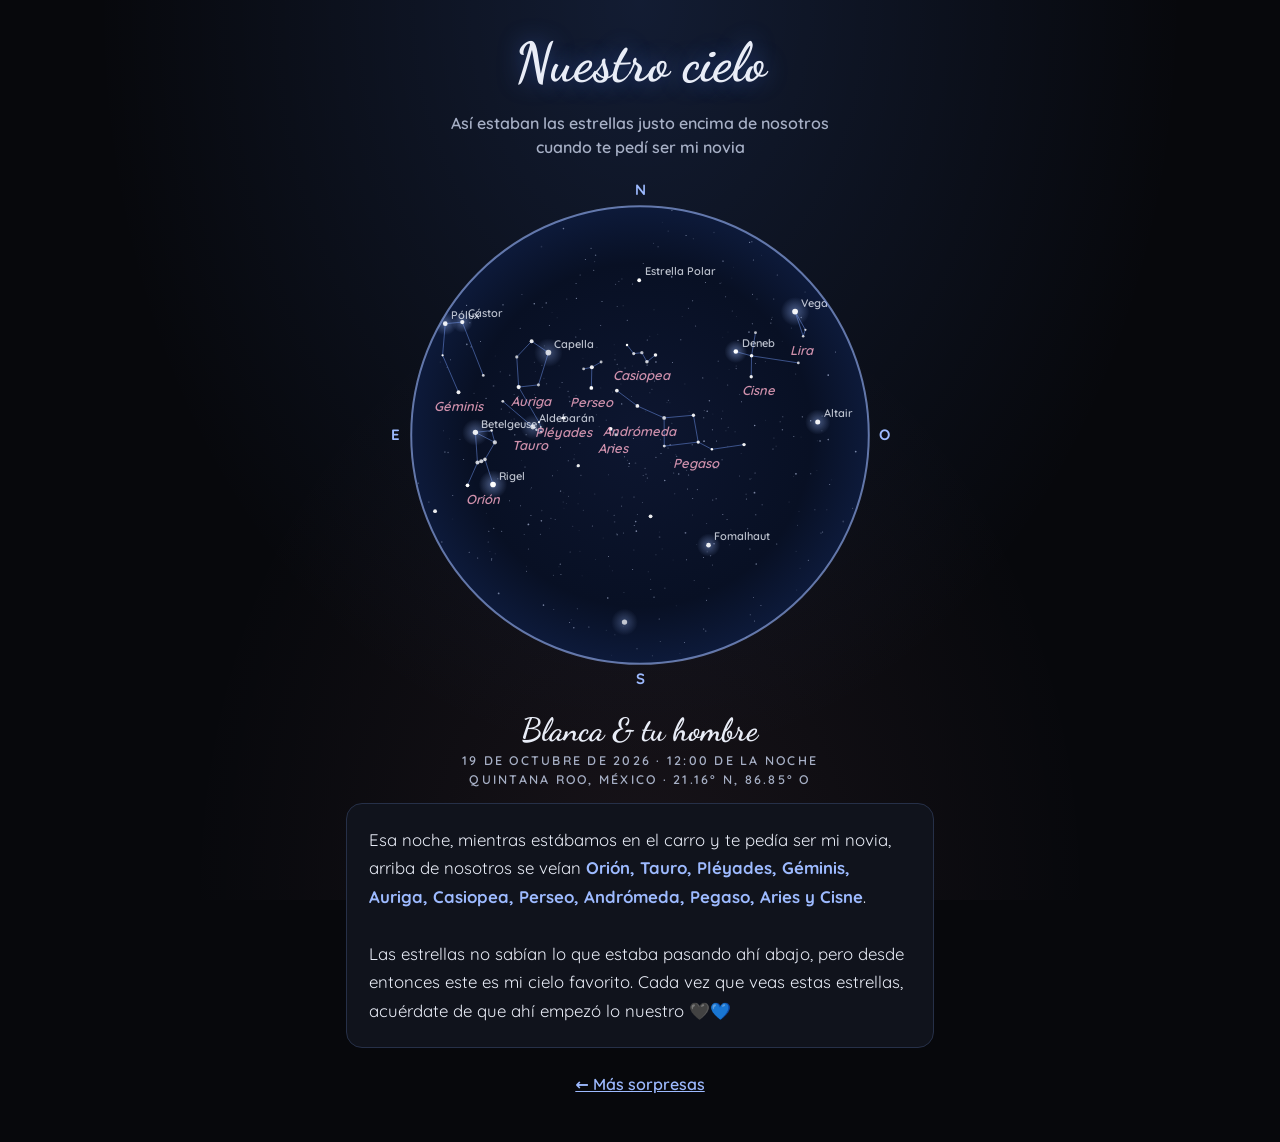
==== cielo.html @ 53e149f2 "Agregar caja fuerte, vales, cielo, juego, Wrapped y cartas Co-Authored-By: Claude Opus 5.5 <noreply@" ====
<!doctype html>
<html lang="es">
<head>
<meta charset="utf-8">
<meta name="viewport" content="width=device-width, initial-scale=1, viewport-fit=cover">
<title>Nuestro cielo</title>
<link rel="stylesheet" href="https://fonts.googleapis.com/css2?family=Dancing+Script:wght@600;700&family=Quicksand:wght@400;600&display=swap">
<link rel="stylesheet" href="comun.css">
<style>
  .mapa { width: 100%; max-width: 520px; aspect-ratio: 1; position: relative; }
  canvas { width: 100%; height: 100%; display: block; }
  .ficha { display: flex; flex-direction: column; gap: 4px; }
  .ficha .letra { font-size: 2rem; color: var(--texto); }
  .ficha small { letter-spacing: .18em; text-transform: uppercase; color: var(--texto-suave); font-weight: 600; font-size: .78rem; font-variant-numeric: tabular-nums; }
  .texto { line-height: 1.7; font-size: 1.05rem; text-align: left; }
  .texto b { color: var(--azul-suave); }
</style>
</head>
<body>
<main>
  <h1>Nuestro cielo</h1>
  <p class="sub">Así estaban las estrellas justo encima de nosotros cuando te pedí ser mi novia</p>
  <div class="mapa"><canvas id="cielo" role="img" aria-label="Mapa de estrellas del 19 de octubre de 2026 a las 12 de la noche"></canvas></div>
  <div class="ficha">
    <div class="letra">Blanca &amp; tu hombre</div>
    <small id="cuando"></small>
    <small id="donde"></small>
  </div>
  <div class="panel texto" id="texto"></div>
  <a class="volver" href="sorpresas.html">← Más sorpresas</a>
</main>

<script>
  // ✏️ Personaliza aquí: lugar y momento exacto
  const LUGAR = { nombre: 'Quintana Roo, México', lat: 21.16, lon: -86.85 };
  const MOMENTO = Date.UTC(2026, 9, 19, 5, 0, 0); // 19 oct 2026, 12:00 a. m. hora de Quintana Roo (UTC−5)

  // Estrellas brillantes: [ascensión recta (h), declinación (°), magnitud, nombre a mostrar]
  const E = {
    sirio: [6.752, -16.72, -1.46, 'Sirio'], adhara: [6.977, -28.97, 1.5], wezen: [7.140, -26.39, 1.83], mirzam: [6.378, -17.96, 1.98],
    canopo: [6.399, -52.70, -0.74, 'Canopo'], arturo: [14.261, 19.18, -0.05, 'Arturo'],
    vega: [18.616, 38.78, 0.03, 'Vega'], sheliak: [18.835, 33.36, 3.5], sulafat: [18.982, 32.69, 3.25],
    capella: [5.278, 46.00, 0.08, 'Capella'], menkalinan: [5.992, 44.95, 1.9], thetaAur: [5.995, 37.21, 2.6], hassaleh: [4.950, 33.17, 2.7],
    rigel: [5.242, -8.20, 0.13, 'Rigel'], betelgeuse: [5.919, 7.41, 0.5, 'Betelgeuse'], bellatrix: [5.419, 6.35, 1.64],
    alnilam: [5.604, -1.20, 1.69], alnitak: [5.679, -1.94, 1.77], mintaka: [5.533, -0.30, 2.23], saiph: [5.796, -9.67, 2.06], meissa: [5.585, 9.93, 3.4],
    procion: [7.655, 5.22, 0.34, 'Proción'], achernar: [1.629, -57.24, 0.46], altair: [19.846, 8.87, 0.76, 'Altair'],
    aldebaran: [4.599, 16.51, 0.86, 'Aldebarán'], elnath: [5.438, 28.61, 1.65], zetaTau: [5.627, 21.14, 3.0],
    thetaTau: [4.478, 15.87, 3.4], gammaTau: [4.330, 15.63, 3.65], deltaTau: [4.382, 17.54, 3.76], epsTau: [4.477, 19.18, 3.5],
    alcyone: [3.791, 24.11, 2.87], atlas: [3.819, 24.05, 3.62], electra: [3.747, 24.11, 3.7], maia: [3.763, 24.37, 3.87], merope: [3.772, 23.95, 4.18], taygeta: [3.753, 24.47, 4.3],
    antares: [16.490, -26.43, 1.06], espiga: [13.420, -11.16, 0.97], formalhaut: [22.961, -29.62, 1.16, 'Fomalhaut'],
    deneb: [20.690, 45.28, 1.25, 'Deneb'], sadr: [20.370, 40.26, 2.23], gienah: [20.770, 33.97, 2.48], deltaCyg: [19.750, 45.13, 2.87], albireo: [19.512, 27.96, 3.05],
    regulo: [10.139, 11.97, 1.35], pollux: [7.755, 28.03, 1.14, 'Pólux'], castor: [7.577, 31.89, 1.58, 'Cástor'], alhena: [6.629, 16.40, 1.93], mebsuta: [6.383, 25.13, 3.0], wasat: [7.335, 21.98, 3.5],
    dubhe: [11.062, 61.75, 1.79], merak: [11.031, 56.38, 2.37], phecda: [11.897, 53.69, 2.44], megrez: [12.257, 57.03, 3.31], alioth: [12.900, 55.96, 1.77], mizar: [13.399, 54.93, 2.23], alkaid: [13.792, 49.31, 1.86],
    polar: [2.530, 89.26, 1.98, 'Estrella Polar'],
    mirfak: [3.405, 49.86, 1.79], algol: [3.136, 40.96, 2.1], deltaPer: [3.715, 47.79, 3.0], gammaPer: [3.080, 53.51, 2.9],
    alpheratz: [0.140, 29.09, 2.06], mirach: [1.162, 35.62, 2.06], almach: [2.065, 42.33, 2.1],
    scheat: [23.063, 28.08, 2.42], markab: [23.079, 15.21, 2.49], algenib: [0.221, 15.18, 2.83], enif: [21.736, 9.88, 2.38], homam: [22.691, 10.83, 3.4],
    hamal: [2.120, 23.46, 2.0], sheratan: [1.911, 20.81, 2.64],
    schedar: [0.675, 56.54, 2.24], caph: [0.153, 59.15, 2.28], gammaCas: [0.945, 60.72, 2.47], ruchbah: [1.430, 60.24, 2.68], segin: [1.907, 63.67, 3.37],
    diphda: [0.727, -17.99, 2.04], menkar: [3.038, 4.09, 2.54],
  };

  // Constelaciones: nombre y líneas entre estrellas
  const C = [
    ['Orión', [['betelgeuse','bellatrix'],['betelgeuse','alnitak'],['bellatrix','mintaka'],['mintaka','alnilam'],['alnilam','alnitak'],['alnitak','saiph'],['mintaka','rigel'],['meissa','betelgeuse'],['meissa','bellatrix']]],
    ['Tauro', [['aldebaran','thetaTau'],['thetaTau','gammaTau'],['gammaTau','deltaTau'],['deltaTau','epsTau'],['epsTau','elnath'],['aldebaran','zetaTau']]],
    ['Pléyades', []],
    ['Géminis', [['castor','pollux'],['castor','mebsuta'],['pollux','wasat'],['wasat','alhena']]],
    ['Auriga', [['capella','menkalinan'],['menkalinan','thetaAur'],['thetaAur','elnath'],['elnath','hassaleh'],['hassaleh','capella']]],
    ['Casiopea', [['caph','schedar'],['schedar','gammaCas'],['gammaCas','ruchbah'],['ruchbah','segin']]],
    ['Perseo', [['gammaPer','mirfak'],['mirfak','deltaPer'],['mirfak','algol']]],
    ['Andrómeda', [['alpheratz','mirach'],['mirach','almach']]],
    ['Pegaso', [['alpheratz','scheat'],['scheat','markab'],['markab','algenib'],['algenib','alpheratz'],['markab','homam'],['homam','enif']]],
    ['Aries', [['hamal','sheratan']]],
    ['Cisne', [['deneb','sadr'],['sadr','albireo'],['gienah','sadr'],['sadr','deltaCyg']]],
    ['Lira', [['vega','sheliak'],['sheliak','sulafat'],['sulafat','vega']]],
    ['Osa Mayor', [['dubhe','merak'],['merak','phecda'],['phecda','megrez'],['megrez','dubhe'],['megrez','alioth'],['alioth','mizar'],['mizar','alkaid']]],
    ['Can Mayor', [['sirio','mirzam'],['sirio','adhara'],['adhara','wezen']]],
  ];
  const ANCLA = { 'Pléyades': 'alcyone' };

  const rad = Math.PI / 180;
  const JD = MOMENTO / 864e5 + 2440587.5;
  const GMST = ((18.697374558 + 24.06570982441908 * (JD - 2451545)) % 24 + 24) % 24;
  const LST = GMST + LUGAR.lon / 15;
  const sinLat = Math.sin(LUGAR.lat * rad), cosLat = Math.cos(LUGAR.lat * rad);

  function horizonte(ra, dec) {
    const H = (LST - ra) * 15 * rad, d = dec * rad;
    const alt = Math.asin(Math.sin(d) * sinLat + Math.cos(d) * cosLat * Math.cos(H));
    const az = Math.atan2(-Math.cos(d) * Math.sin(H), Math.sin(d) * cosLat - Math.cos(d) * sinLat * Math.cos(H));
    return { alt, az };
  }

  // Estrellas tenues de fondo (con semilla, siempre las mismas)
  let semilla = 1910;
  const azar = () => (semilla = (semilla * 16807) % 2147483647) / 2147483647;
  const tenues = [];
  for (let i = 0; i < 900; i++) {
    tenues.push([azar() * 24, Math.asin(azar() * 2 - 1) / rad, 4 + azar() * 2.6]);
  }

  const lienzo = document.getElementById('cielo');
  const ctx = lienzo.getContext('2d');
  let T = 0, CX = 0, R = 0, puntos = {}, fondo = [];

  function proyectar(ra, dec) {
    const { alt, az } = horizonte(ra, dec);
    if (alt < 0) return null;
    const r = R * Math.tan((Math.PI / 2 - alt) / 2);
    return { x: CX - r * Math.sin(az), y: CX - r * Math.cos(az), alt };
  }

  function medir() {
    const dpr = window.devicePixelRatio || 1;
    T = lienzo.clientWidth * dpr;
    lienzo.width = lienzo.height = T;
    CX = T / 2; R = T / 2 - T * 0.06;
    puntos = {};
    for (const k in E) { const p = proyectar(E[k][0], E[k][1]); if (p) puntos[k] = p; }
    fondo = tenues.map(([ra, dec, m]) => { const p = proyectar(ra, dec); return p && { ...p, m, fase: azar() * 6.28 }; }).filter(Boolean);
  }

  const tamano = m => Math.max(0.5, 2.9 - 0.5 * m) * T / 520;

  function dibujar(t) {
    ctx.clearRect(0, 0, T, T);
    // Cielo
    const g = ctx.createRadialGradient(CX, CX, 0, CX, CX, R);
    g.addColorStop(0, '#0d1630'); g.addColorStop(.75, '#081024'); g.addColorStop(1, '#0d1a3a');
    ctx.save();
    ctx.beginPath(); ctx.arc(CX, CX, R, 0, Math.PI * 2); ctx.fillStyle = g; ctx.fill(); ctx.clip();

    // Estrellas tenues
    for (const p of fondo) {
      ctx.globalAlpha = 0.35 + 0.25 * Math.sin(t / 900 + p.fase);
      ctx.fillStyle = '#cfdcff';
      ctx.beginPath(); ctx.arc(p.x, p.y, tamano(p.m), 0, Math.PI * 2); ctx.fill();
    }
    ctx.globalAlpha = 1;

    // Líneas de constelaciones
    ctx.strokeStyle = 'rgba(120,160,255,.45)';
    ctx.lineWidth = T / 520;
    for (const [, lineas] of C) {
      for (const [a, b] of lineas) {
        if (!puntos[a] || !puntos[b]) continue;
        ctx.beginPath(); ctx.moveTo(puntos[a].x, puntos[a].y); ctx.lineTo(puntos[b].x, puntos[b].y); ctx.stroke();
      }
    }

    // Estrellas brillantes
    for (const k in puntos) {
      const p = puntos[k], m = E[k][2], s = tamano(m);
      const brillo = 0.85 + 0.15 * Math.sin(t / 500 + k.length);
      if (m < 1.6) {
        const h = ctx.createRadialGradient(p.x, p.y, 0, p.x, p.y, s * 5);
        h.addColorStop(0, `rgba(157,186,255,${.45 * brillo})`); h.addColorStop(1, 'rgba(157,186,255,0)');
        ctx.fillStyle = h; ctx.beginPath(); ctx.arc(p.x, p.y, s * 5, 0, Math.PI * 2); ctx.fill();
      }
      ctx.globalAlpha = brillo;
      ctx.fillStyle = '#ffffff';
      ctx.beginPath(); ctx.arc(p.x, p.y, s, 0, Math.PI * 2); ctx.fill();
      ctx.globalAlpha = 1;
    }

    // Nombres
    ctx.font = `600 ${Math.round(T / 46)}px Quicksand, sans-serif`;
    ctx.fillStyle = 'rgba(233,237,247,.8)';
    ctx.textAlign = 'left';
    for (const k in puntos) {
      const n = E[k][3];
      if (n) ctx.fillText(n, puntos[k].x + T / 90, puntos[k].y - T / 110);
    }
    ctx.font = `italic 600 ${Math.round(T / 40)}px Quicksand, sans-serif`;
    ctx.fillStyle = 'rgba(242,167,195,.85)';
    ctx.textAlign = 'center';
    for (const [nombre, lineas] of C) {
      const claves = ANCLA[nombre] ? [ANCLA[nombre]] : [...new Set(lineas.flat())];
      const vis = claves.map(k => puntos[k]).filter(Boolean);
      if (vis.length < Math.ceil(claves.length * .6)) continue;
      const x = vis.reduce((a, p) => a + p.x, 0) / vis.length;
      const y = Math.max(...vis.map(p => p.y)) + T / 28;
      ctx.fillText(nombre, x, y);
    }
    ctx.restore();

    // Borde y puntos cardinales
    ctx.strokeStyle = 'rgba(157,186,255,.6)'; ctx.lineWidth = T / 260;
    ctx.beginPath(); ctx.arc(CX, CX, R, 0, Math.PI * 2); ctx.stroke();
    ctx.fillStyle = '#9dbaff'; ctx.font = `700 ${Math.round(T / 34)}px Quicksand, sans-serif`;
    ctx.textAlign = 'center'; ctx.textBaseline = 'middle';
    const m = T * 0.03;
    ctx.fillText('N', CX, m); ctx.fillText('S', CX, T - m);
    ctx.fillText('E', m, CX); ctx.fillText('O', T - m, CX);
    ctx.textBaseline = 'alphabetic';
  }

  function animar(t) {
    dibujar(t);
    if (!matchMedia('(prefers-reduced-motion: reduce)').matches) requestAnimationFrame(animar);
  }

  medir();
  requestAnimationFrame(animar);
  addEventListener('resize', medir);

  // Textos
  document.getElementById('cuando').textContent = '19 de octubre de 2026 · 12:00 de la noche';
  document.getElementById('donde').textContent = `${LUGAR.nombre} · ${Math.abs(LUGAR.lat).toFixed(2)}° N, ${Math.abs(LUGAR.lon).toFixed(2)}° O`;

  const visibles = C.map(([n, l]) => {
    const claves = ANCLA[n] ? [ANCLA[n]] : [...new Set(l.flat())];
    const alts = claves.map(k => horizonte(E[k][0], E[k][1]).alt / rad);
    return { n, alt: Math.max(...alts) };
  }).filter(c => c.alt > 12).map(c => c.n);
  const lista = visibles.length > 1 ? visibles.slice(0, -1).join(', ') + ' y ' + visibles.at(-1) : visibles[0];
  document.getElementById('texto').innerHTML =
    `Esa noche, mientras estábamos en el carro y te pedía ser mi novia, arriba de nosotros se veían <b>${lista}</b>.<br><br>` +
    `Las estrellas no sabían lo que estaba pasando ahí abajo, pero desde entonces este es mi cielo favorito. ` +
    `Cada vez que veas estas estrellas, acuérdate de que ahí empezó lo nuestro 🖤💙`;
</script>
</body>
</html>
---- comun.css ----
/* Estilo compartido de las sorpresas: negro (su favorito), azul y sus flores */
:root {
  --negro: #07080c;
  --noche: #10131c;
  --tarjeta: #161b28;
  --linea: #263048;
  --azul: #4f86ff;
  --azul-suave: #9dbaff;
  --azul-hondo: #1b2a4d;
  --peonia: #f2a7c3;
  --texto: #e9edf7;
  --texto-suave: #a7b0c6;
  --display: 'Dancing Script', 'Brush Script MT', cursive;
  --cuerpo: 'Quicksand', 'Segoe UI', system-ui, sans-serif;
  color-scheme: dark;
}
* { box-sizing: border-box; margin: 0; padding: 0; }
[hidden] { display: none !important; }
body {
  font-family: var(--cuerpo);
  background: var(--negro);
  background-image:
    radial-gradient(ellipse at 50% 0%, rgba(79,134,255,.16), transparent 60%),
    radial-gradient(ellipse at 50% 100%, rgba(242,167,195,.07), transparent 50%);
  background-attachment: fixed;
  color: var(--texto);
  min-height: 100vh;
  overflow-x: hidden;
}
main {
  max-width: 620px; margin: 0 auto;
  padding-block: 32px 48px;
  padding-left: max(16px, env(safe-area-inset-left, 0px));
  padding-right: max(16px, env(safe-area-inset-right, 0px));
  display: flex; flex-direction: column; align-items: center; gap: 16px;
  text-align: center;
}
h1, h2, .letra { font-family: var(--display); font-weight: 700; text-wrap: balance; }
h1 { font-size: clamp(2.3rem, 9vw, 3.4rem); text-shadow: 0 0 24px rgba(79,134,255,.45); line-height: 1.15; }
h2 { font-size: clamp(1.8rem, 7vw, 2.4rem); color: var(--azul-suave); }
.sub { color: var(--texto-suave); font-weight: 600; max-width: 38ch; line-height: 1.5; }
.panel {
  width: 100%; background: var(--noche); border: 1px solid var(--linea); border-radius: 16px;
  padding: 22px;
}
.btn {
  display: inline-block; border: none; cursor: pointer; text-decoration: none;
  font: 600 1.02rem var(--cuerpo);
  padding: 13px 28px; border-radius: 999px;
  background: var(--azul); color: #fff;
  box-shadow: 0 8px 24px rgba(79,134,255,.3);
  transition: transform .2s, opacity .3s;
}
.btn:hover { transform: translateY(-2px); }
.btn.gris { background: #3a4152; box-shadow: none; }
.btn:disabled { opacity: .5; cursor: default; transform: none; }
a.volver { color: var(--azul-suave); font-weight: 600; margin-top: 10px; }
:focus-visible { outline: 2px solid var(--azul-suave); outline-offset: 3px; }
@keyframes aparecer { from { opacity: 0; transform: translateY(14px); } to { opacity: 1; transform: none; } }
@media (prefers-reduced-motion: reduce) {
  *, *::before, *::after { animation-duration: .01ms !important; animation-iteration-count: 1 !important; transition-duration: .01ms !important; }
}
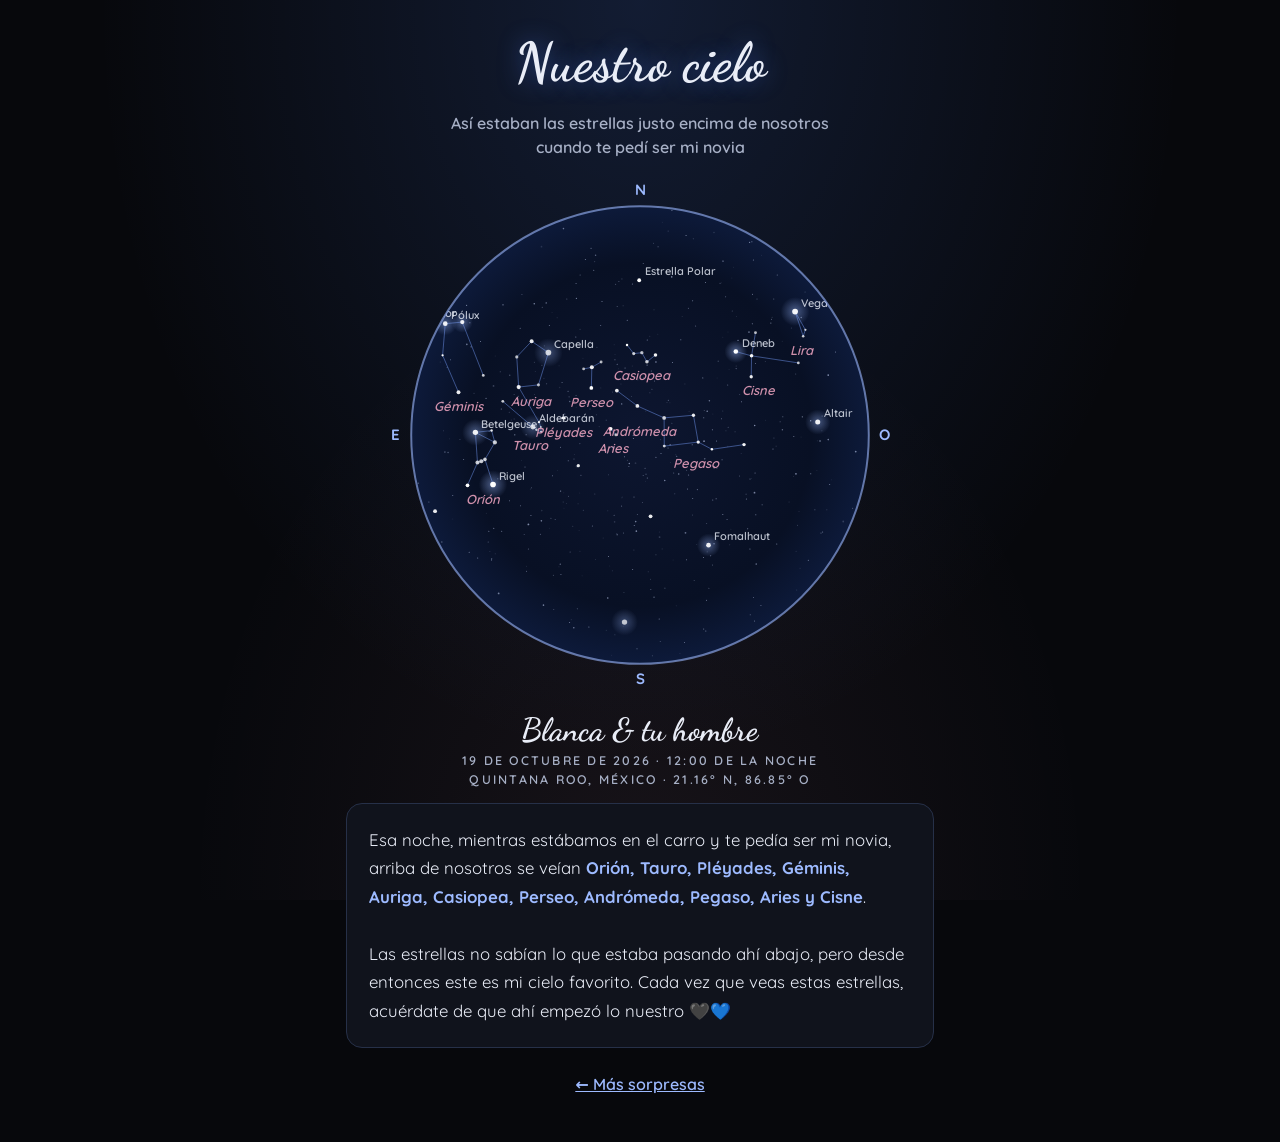
==== commit 5934d989: "Ajustar tamaño del juego y etiqueta de Cástor Co-Authored-By: Claude Opus 5.5 <noreply@anthropic.com" ====
--- a/cielo.html
+++ b/cielo.html
@@ -49,7 +49,7 @@
     alcyone: [3.791, 24.11, 2.87], atlas: [3.819, 24.05, 3.62], electra: [3.747, 24.11, 3.7], maia: [3.763, 24.37, 3.87], merope: [3.772, 23.95, 4.18], taygeta: [3.753, 24.47, 4.3],
     antares: [16.490, -26.43, 1.06], espiga: [13.420, -11.16, 0.97], formalhaut: [22.961, -29.62, 1.16, 'Fomalhaut'],
     deneb: [20.690, 45.28, 1.25, 'Deneb'], sadr: [20.370, 40.26, 2.23], gienah: [20.770, 33.97, 2.48], deltaCyg: [19.750, 45.13, 2.87], albireo: [19.512, 27.96, 3.05],
-    regulo: [10.139, 11.97, 1.35], pollux: [7.755, 28.03, 1.14, 'Pólux'], castor: [7.577, 31.89, 1.58, 'Cástor'], alhena: [6.629, 16.40, 1.93], mebsuta: [6.383, 25.13, 3.0], wasat: [7.335, 21.98, 3.5],
+    regulo: [10.139, 11.97, 1.35], pollux: [7.755, 28.03, 1.14, 'Pólux'], castor: [7.577, 31.89, 1.58, 'Cástor', 'izq'], alhena: [6.629, 16.40, 1.93], mebsuta: [6.383, 25.13, 3.0], wasat: [7.335, 21.98, 3.5],
     dubhe: [11.062, 61.75, 1.79], merak: [11.031, 56.38, 2.37], phecda: [11.897, 53.69, 2.44], megrez: [12.257, 57.03, 3.31], alioth: [12.900, 55.96, 1.77], mizar: [13.399, 54.93, 2.23], alkaid: [13.792, 49.31, 1.86],
     polar: [2.530, 89.26, 1.98, 'Estrella Polar'],
     mirfak: [3.405, 49.86, 1.79], algol: [3.136, 40.96, 2.1], deltaPer: [3.715, 47.79, 3.0], gammaPer: [3.080, 53.51, 2.9],
@@ -167,10 +167,12 @@
     // Nombres
     ctx.font = `600 ${Math.round(T / 46)}px Quicksand, sans-serif`;
     ctx.fillStyle = 'rgba(233,237,247,.8)';
-    ctx.textAlign = 'left';
     for (const k in puntos) {
       const n = E[k][3];
-      if (n) ctx.fillText(n, puntos[k].x + T / 90, puntos[k].y - T / 110);
+      if (!n) continue;
+      const izq = E[k][4] === 'izq';
+      ctx.textAlign = izq ? 'right' : 'left';
+      ctx.fillText(n, puntos[k].x + (izq ? -1 : 1) * T / 90, puntos[k].y - T / 110);
     }
     ctx.font = `italic 600 ${Math.round(T / 40)}px Quicksand, sans-serif`;
     ctx.fillStyle = 'rgba(242,167,195,.85)';
